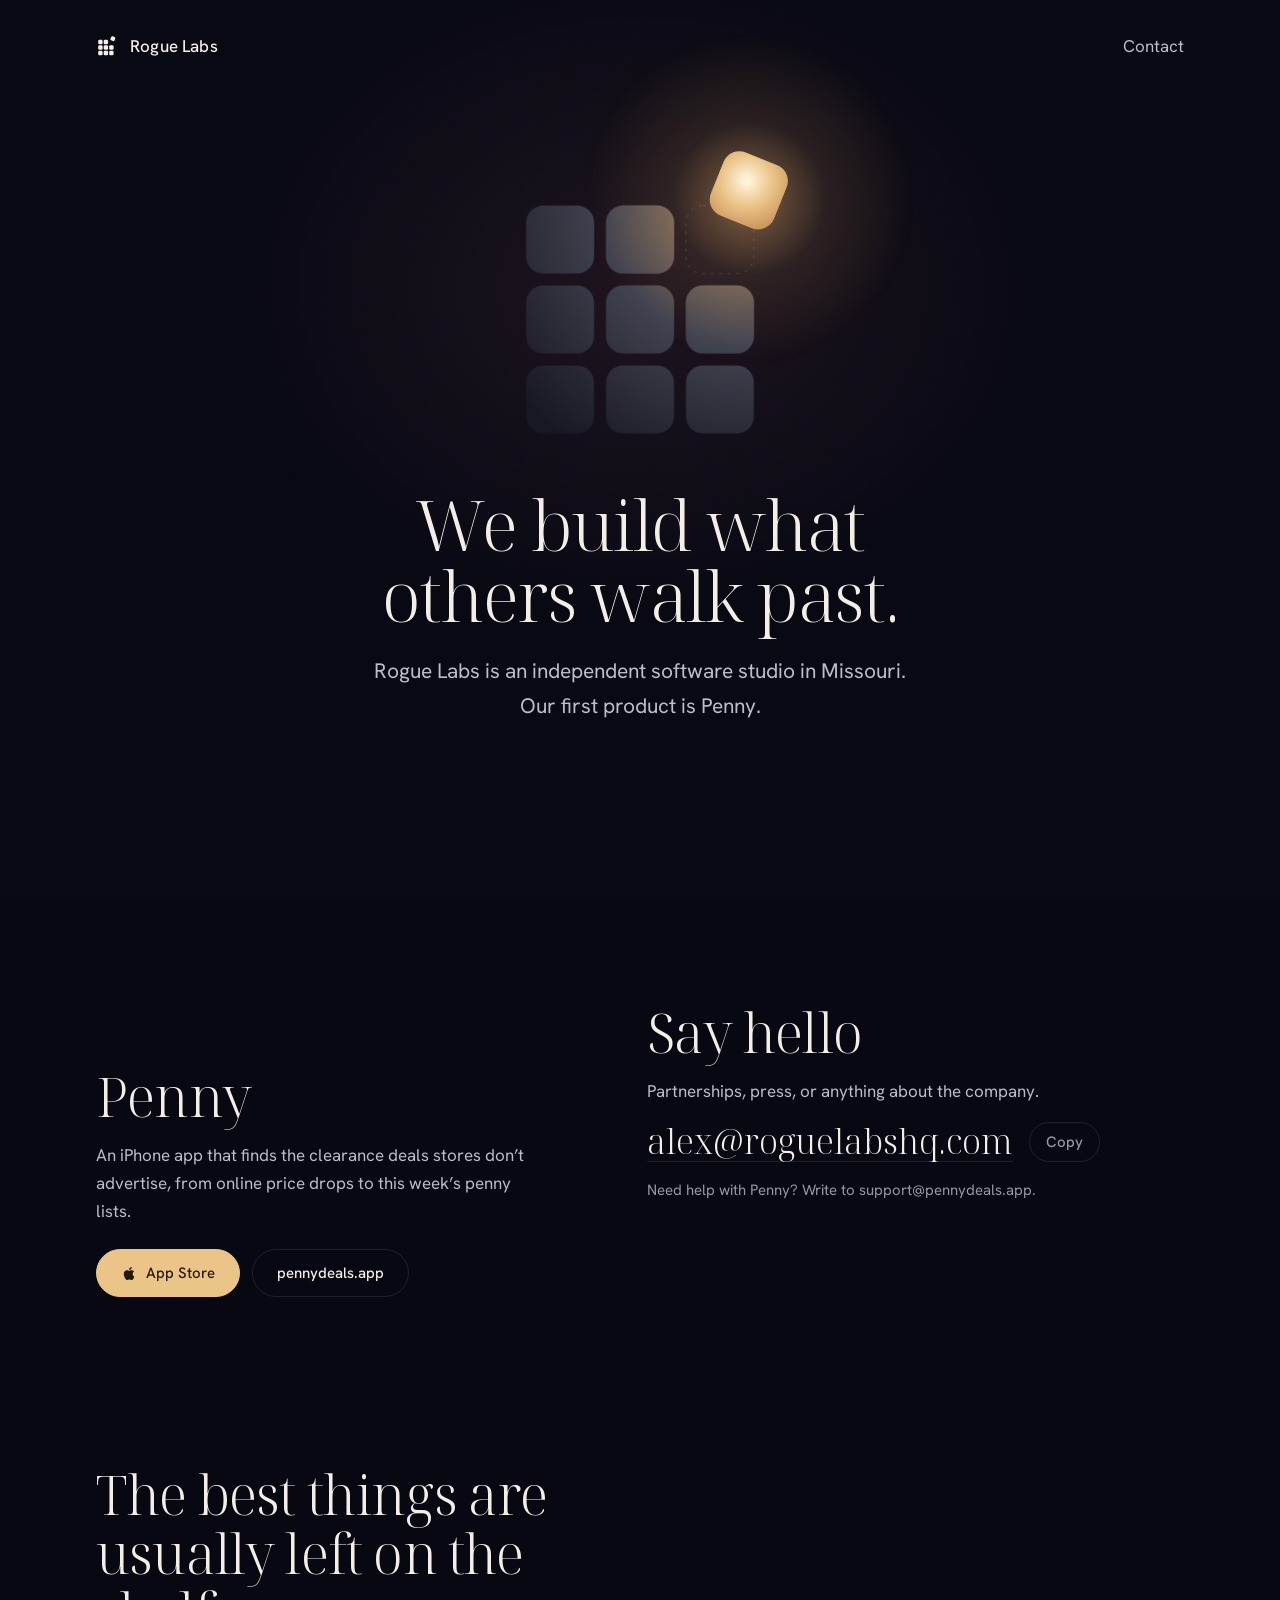
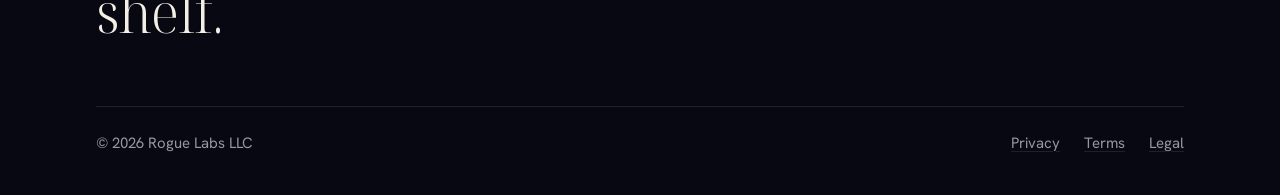
==== index.html @ d86e1b61 "New closing line; tighten footer spacing on phones Co-Authored-By: Claude Opus 5.5 <noreply@anthropi" ====
<!DOCTYPE html>
<html lang="en">
<head>
<meta charset="utf-8">
<meta name="viewport" content="width=device-width, initial-scale=1, viewport-fit=cover">
<title>Rogue Labs</title>
<meta name="description" content="Rogue Labs is an independent software studio in Missouri. We make Penny, the iPhone app for clearance deals.">
<link rel="canonical" href="https://roguelabshq.com/">
<meta name="theme-color" content="#16141f">
<link rel="icon" type="image/svg+xml" href="/favicon.svg">

<meta property="og:type" content="website">
<meta property="og:site_name" content="Rogue Labs">
<meta property="og:title" content="Rogue Labs">
<meta property="og:description" content="An independent software studio in Missouri. Makers of Penny.">
<meta property="og:url" content="https://roguelabshq.com/">
<meta property="og:image" content="https://roguelabshq.com/assets/og-banner.png">
<meta name="twitter:card" content="summary_large_image">

<link rel="preconnect" href="https://fonts.googleapis.com">
<link rel="preconnect" href="https://fonts.gstatic.com" crossorigin>
<link href="https://fonts.googleapis.com/css2?family=Hanken+Grotesk:wght@400;500;600&family=Noto+Serif+Display:wght@300;400&display=swap" rel="stylesheet">
<link rel="stylesheet" href="/assets/site.css">

<script type="application/ld+json">
{"@context":"https://schema.org","@type":"Organization","name":"Rogue Labs LLC","alternateName":"Rogue Labs",
 "url":"https://roguelabshq.com/","logo":"https://roguelabshq.com/assets/rogue-labs-logo.svg","email":"alex@roguelabshq.com",
 "sameAs":["https://pennydeals.app","https://apps.apple.com/app/penny-deals/id6747209774"]}
</script>
</head>
<body>
<a class="skip" href="#main">Skip to content</a>

<!-- N9 edge-aligned: two destinations, nothing sticky -->
<header class="edge">
  <div class="wrap">
    <a class="mark" href="/" aria-label="Rogue Labs home">
      <svg viewBox="0 0 120 120" aria-hidden="true">
        <rect x="12" y="26" width="24" height="24" rx="7"/><rect x="42" y="26" width="24" height="24" rx="7"/>
        <rect x="12" y="56" width="24" height="24" rx="7"/><rect x="42" y="56" width="24" height="24" rx="7"/><rect x="72" y="56" width="24" height="24" rx="7"/>
        <rect x="12" y="86" width="24" height="24" rx="7"/><rect x="42" y="86" width="24" height="24" rx="7"/><rect x="72" y="86" width="24" height="24" rx="7"/>
        <rect x="80" y="8" width="24" height="24" rx="7" transform="rotate(22 92 20)"/>
      </svg>
      Rogue Labs
    </a>
    <a class="edge-link" href="#contact">Contact</a>
  </div>
</header>

<main id="main">
  <!-- Marquee hero: the lit breakaway grid is the page above the fold -->
  <section class="marquee">
    <div class="marquee-inner wrap">
      <div class="object" aria-hidden="true">
        <svg viewBox="0 0 400 400">
          <defs>
            <!-- one light source, placed where the rogue block floats; every tile samples it by position -->
            <radialGradient id="stone" gradientUnits="userSpaceOnUse" cx="330" cy="86" r="360">
              <stop offset="0" style="stop-color:var(--color-stone-lit)"/>
              <stop offset=".24" style="stop-color:var(--color-stone-warm)"/>
              <stop offset=".5" style="stop-color:var(--color-stone-mid)"/>
              <stop offset="1" style="stop-color:var(--color-stone-dark)"/>
            </radialGradient>
            <radialGradient id="rim" gradientUnits="userSpaceOnUse" cx="330" cy="86" r="300">
              <stop offset="0" style="stop-color:var(--color-edge)"/>
              <stop offset=".7" style="stop-color:var(--color-edge);stop-opacity:0"/>
            </radialGradient>
            <radialGradient id="hot" cx=".42" cy=".38" r=".75">
              <stop offset="0" style="stop-color:var(--color-core)"/>
              <stop offset=".5" style="stop-color:var(--color-accent)"/>
              <stop offset="1" style="stop-color:var(--color-accent-deep)"/>
            </radialGradient>
            <radialGradient id="bloom">
              <stop offset="0" style="stop-color:var(--color-bloom)"/>
              <stop offset=".45" style="stop-color:var(--color-bloom);stop-opacity:.35"/>
              <stop offset="1" style="stop-color:var(--color-bloom);stop-opacity:0"/>
            </radialGradient>
          </defs>

          <g class="aura" id="aura">
            <circle cx="328" cy="88" r="200" fill="url(#bloom)"/>
            <circle cx="328" cy="88" r="90" fill="url(#bloom)"/>
          </g>

          <rect x="254" y="96" width="80" height="80" rx="20" fill="none" style="stroke:var(--color-edge)" stroke-dasharray="3 7"/>
          <g fill="url(#stone)" stroke="url(#rim)" stroke-width="1">
            <rect x="66" y="96" width="80" height="80" rx="20"/><rect x="160" y="96" width="80" height="80" rx="20"/>
            <rect x="66" y="190" width="80" height="80" rx="20"/><rect x="160" y="190" width="80" height="80" rx="20"/><rect x="254" y="190" width="80" height="80" rx="20"/>
            <rect x="66" y="284" width="80" height="80" rx="20"/><rect x="160" y="284" width="80" height="80" rx="20"/><rect x="254" y="284" width="80" height="80" rx="20"/>
          </g>

          <rect class="rogue" id="rogue" x="254" y="96" width="80" height="80" rx="20" fill="url(#hot)"
                style="transform: translate(34px,-58px) rotate(22deg)"/>
        </svg>
      </div>

      <h1>We build what others walk past.</h1>
      <p class="lede">Rogue Labs is an independent software studio in Missouri. Our first product is Penny.</p>
    </div>
  </section>

  <section class="after">
    <div class="wrap">
      <div class="block penny" id="penny">
        <h2>Penny</h2>
        <p>An iPhone app that finds the clearance deals stores don’t advertise, from online price drops to this week’s penny lists.</p>
        <div class="actions">
          <a class="btn lit" href="https://apps.apple.com/app/penny-deals/id6747209774" target="_blank" rel="noopener">
            <svg viewBox="0 0 24 24" fill="currentColor" aria-hidden="true"><path d="M16.4 12.6c0-2.3 1.9-3.4 2-3.5-1.1-1.6-2.8-1.8-3.4-1.8-1.4-.1-2.8.9-3.5.9-.7 0-1.8-.9-3-.8-1.5 0-3 .9-3.8 2.3-1.6 2.8-.4 7 1.2 9.3.8 1.1 1.7 2.4 2.9 2.3 1.2 0 1.6-.7 3-.7s1.8.7 3 .7c1.3 0 2.1-1.1 2.8-2.3.9-1.3 1.3-2.6 1.3-2.6s-2.5-1-2.5-3.8zM14.2 5.8c.6-.8 1.1-1.9 1-3-1 0-2.1.7-2.8 1.5-.6.7-1.1 1.8-1 2.9 1 .1 2.1-.6 2.8-1.4z"/></svg>
            App Store
          </a>
          <a class="btn" href="https://pennydeals.app" target="_blank" rel="noopener">pennydeals.app</a>
        </div>
      </div>

      <div class="block" id="contact">
        <h2>Say hello</h2>
        <p>Partnerships, press, or anything about the company.</p>
        <div class="email">
          <a href="mailto:alex@roguelabshq.com" id="email-addr">alex@roguelabshq.com</a>
          <button class="copy" type="button" data-copy="alex@roguelabshq.com">Copy</button>
        </div>
        <p class="note">Need help with Penny? Write to support@pennydeals.app.</p>
      </div>
    </div>
  </section>
</main>

<!-- Ft5 statement: the page closes with a sentence -->
<footer class="statement">
  <div class="wrap">
    <p class="line">The best things are usually left on the shelf.</p>
    <div class="small">
      <span>© 2026 Rogue Labs LLC</span>
      <nav aria-label="Footer">
        <a href="https://pennydeals.app/privacy" target="_blank" rel="noopener">Privacy</a>
        <a href="https://pennydeals.app/terms" target="_blank" rel="noopener">Terms</a>
        <a href="/legal.html">Legal</a>
      </nav>
    </div>
  </div>
</footer>

<script src="/assets/site.js" defer></script>
</body>
</html>
---- assets/site.css ----
/* Hallmark · genre: atmospheric · macrostructure: Marquee Hero · theme: custom · nav: N9 · footer: Ft5 */
@import url("tokens.css");

*,*::before,*::after{box-sizing:border-box}
html,body{overflow-x:clip}
html{-webkit-text-size-adjust:100%}
body{
  margin:0; min-height:100%;
  background:
    radial-gradient(38rem 30rem at 50% 18rem, var(--color-bloom-2), transparent 70%) no-repeat,
    var(--color-paper);
  color:var(--color-ink-2);
  font:400 var(--text-body)/1.65 var(--font-body);
  font-variant-numeric:tabular-nums;
  -webkit-font-smoothing:antialiased; text-rendering:optimizeLegibility;
}
/* film grain: keeps the dark canvas from feeling flat and digital */
body::before{
  content:""; position:fixed; inset:0; pointer-events:none; z-index:var(--z-nav); opacity:.07; mix-blend-mode:overlay;
  background-image:url("data:image/svg+xml;utf8,<svg xmlns='http://www.w3.org/2000/svg' width='220' height='220'><filter id='n'><feTurbulence type='fractalNoise' baseFrequency='.85' numOctaves='3' stitchTiles='stitch'/></filter><rect width='100%' height='100%' filter='url(%23n)'/></svg>");
}
img,svg{display:block;max-width:100%}
a{color:inherit;text-decoration-color:var(--color-rule);text-underline-offset:.22em;text-decoration-thickness:1px;
  transition:text-decoration-color var(--dur-short) var(--ease-out),color var(--dur-short) var(--ease-out)}
a:hover{text-decoration-color:var(--color-accent);color:var(--color-ink)}
:focus-visible{outline:2px solid var(--color-focus);outline-offset:4px;border-radius:4px}
::selection{background:var(--color-accent);color:var(--color-accent-ink)}
.wrap{max-width:1200px;margin-inline:auto;padding-inline:var(--gutter)}
.skip{position:absolute;left:-9999px;top:var(--space-sm);z-index:var(--z-nav);padding:var(--space-xs) var(--space-md);border-radius:var(--radius-pill);
  background:var(--color-accent);color:var(--color-accent-ink);font-weight:600;text-decoration:none}
.skip:focus{left:var(--space-md)}

/* ---------- N9 edge-aligned nav: disappears into the canvas ---------- */
.edge{position:absolute;inset:0 0 auto;z-index:var(--z-nav);padding-top:env(safe-area-inset-top,0px)}
.edge .wrap{display:flex;align-items:center;justify-content:space-between;padding-block:var(--space-lg)}
.mark{display:inline-flex;align-items:center;gap:var(--space-sm);text-decoration:none;color:var(--color-ink);font-weight:500;letter-spacing:.01em;white-space:nowrap}
.mark svg{width:22px;height:22px}
.mark rect{fill:var(--color-ink)}
.edge-link{white-space:nowrap;color:var(--color-ink-2);text-decoration:none;padding:var(--space-xs) 0}
.edge-link:hover{color:var(--color-ink)}

/* ---------- Marquee hero ---------- */
.marquee{position:relative;overflow:clip;min-height:min(100svh,980px);display:grid;place-items:center;
  padding-block:calc(var(--space-2xl) + var(--space-lg) + env(safe-area-inset-top,0px)) calc(var(--space-3xl) * 1.35);isolation:isolate}
.marquee-inner{display:grid;justify-items:center;gap:var(--space-lg);text-align:center}
.object{width:min(340px,72vw);aspect-ratio:1;position:relative}
.object svg{width:100%;height:100%;overflow:visible}
.object .aura{transform-origin:328px 88px}
.object .rogue{transform-box:fill-box;transform-origin:center}
.marquee h1{
  margin:0;max-width:17ch;color:var(--color-ink);
  font:300 var(--text-display)/1.02 var(--font-display);letter-spacing:-.02em;font-style:normal;
  text-wrap:balance;overflow-wrap:anywhere;min-width:0;
}
.marquee .lede{margin:0;max-width:var(--measure);font-size:var(--text-lede);color:var(--color-ink-2)}

/* ---------- below the fold: quiet, left-biased ---------- */
.after{padding-block:var(--space-3xl) var(--space-2xl)}
.after .wrap{display:grid;grid-template-columns:minmax(0,5fr) minmax(0,6fr);gap:var(--space-2xl) var(--space-3xl)}
.block{display:grid;gap:var(--space-md);align-content:start;max-width:var(--measure)}
.block h2{margin:0;color:var(--color-ink);font:300 var(--text-h2)/1.05 var(--font-display);letter-spacing:-.015em}
.block p{margin:0}
.block .actions{display:flex;flex-wrap:wrap;gap:var(--space-sm);margin-top:var(--space-xs)}
.block.penny{padding-top:var(--space-2xl)}
@media (max-width:820px){
  .after .wrap{grid-template-columns:minmax(0,1fr);gap:var(--space-3xl)}
  .block.penny{padding-top:0}
}

.btn{display:inline-flex;align-items:center;justify-content:center;gap:var(--space-xs);min-height:48px;padding:0 var(--space-lg);
  border-radius:var(--radius-pill);font:500 var(--text-small)/1 var(--font-body);white-space:nowrap;text-decoration:none;cursor:pointer;
  border:1px solid var(--color-rule);color:var(--color-ink);background:transparent;
  transition:background-color var(--dur-short) var(--ease-out),border-color var(--dur-short) var(--ease-out),transform 100ms var(--ease-out)}
.btn:hover{border-color:var(--color-ink-3)}
.btn:active{transform:translateY(1px)}
.btn.lit{background:var(--color-accent);color:var(--color-accent-ink);border-color:var(--color-accent)}
.btn.lit:hover{background:var(--color-core);border-color:var(--color-core)}
.btn svg{width:17px;height:17px}

.email{display:flex;flex-wrap:wrap;align-items:center;gap:var(--space-sm) var(--space-md)}
.email a{font:300 clamp(1.5rem,1.4vw + 1rem,2.125rem)/1.2 var(--font-display);color:var(--color-ink);overflow-wrap:anywhere}
.copy{min-height:40px;padding:0 var(--space-md);border-radius:var(--radius-pill);border:1px solid var(--color-rule);background:transparent;
  color:var(--color-ink-3);font:500 var(--text-small) var(--font-body);cursor:pointer;
  transition:color var(--dur-short) var(--ease-out),border-color var(--dur-short) var(--ease-out)}
.copy:hover{color:var(--color-ink);border-color:var(--color-ink-3)}
.copy[data-state="done"]{color:var(--color-accent);border-color:var(--color-accent)}
.note{font-size:var(--text-small);color:var(--color-ink-3)}

/* ---------- Ft5 statement footer ---------- */
.statement{padding-block:var(--space-3xl) calc(var(--space-xl) + env(safe-area-inset-bottom,0px))}
.statement p.line{margin:0 0 var(--space-2xl);max-width:18ch;color:var(--color-ink);font:300 var(--text-h2)/1.08 var(--font-display);letter-spacing:-.015em}
.statement .small{display:flex;flex-wrap:wrap;justify-content:space-between;gap:var(--space-sm) var(--space-xl);font-size:var(--text-small);color:var(--color-ink-3);
  padding-top:var(--space-lg);border-top:1px solid var(--color-rule)}
.statement .small nav{display:flex;flex-wrap:wrap;gap:var(--space-sm) var(--space-lg)}
.statement .small a{white-space:nowrap}

@media (max-width:820px){ .after{padding-bottom:var(--space-lg)} .statement{padding-top:var(--space-2xl)} }

/* ---------- document pages (legal, 404) ---------- */
.doc{padding-block:calc(var(--space-3xl) + var(--space-xl)) var(--space-2xl)}
.doc .wrap{max-width:860px}
.doc h1{margin:0 0 var(--space-lg);color:var(--color-ink);font:300 clamp(2.5rem,3vw + 1.25rem,4.25rem)/1.04 var(--font-display);letter-spacing:-.02em}
.doc h2{margin:var(--space-2xl) 0 var(--space-sm);color:var(--color-ink);font:400 1.625rem/1.2 var(--font-display)}
.doc p,.doc li{max-width:40rem}
.doc p{margin:0 0 var(--space-md)}
.doc ol{padding-left:1.25rem;display:grid;gap:var(--space-xs);margin:0 0 var(--space-md)}
.doc address{font-style:normal;padding:var(--space-lg);background:var(--color-paper-2);border-radius:14px;max-width:28rem;line-height:1.7;margin-bottom:var(--space-md)}

@media (prefers-reduced-motion: reduce){
  *,*::before,*::after{animation:none!important;transition-duration:1ms!important}
}
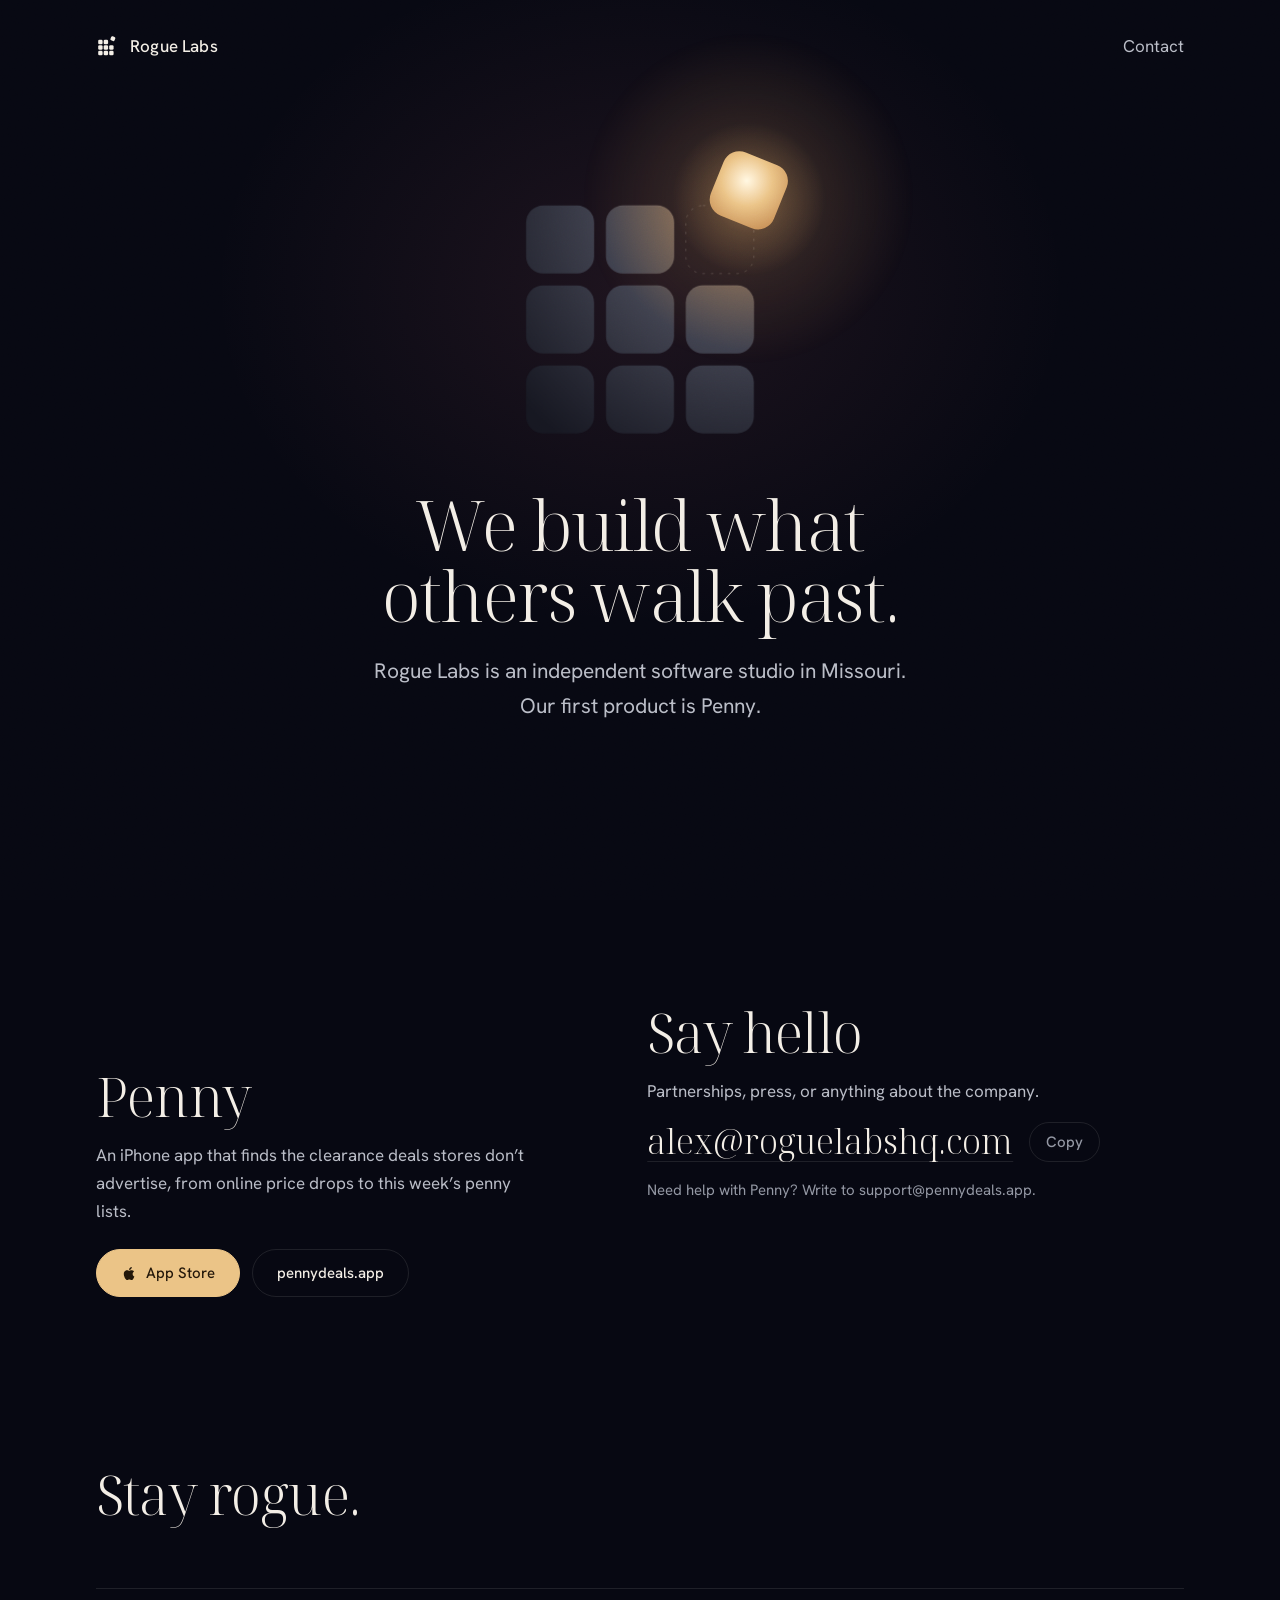
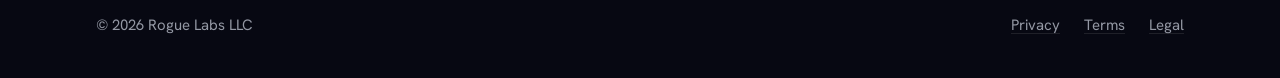
==== commit 2d419c12: "Closing line: Stay rogue. Co-Authored-By: Claude Opus 5.5 <noreply@anthropic.com>" ====
--- a/index.html
+++ b/index.html
@@ -129,7 +129,7 @@
 <!-- Ft5 statement: the page closes with a sentence -->
 <footer class="statement">
   <div class="wrap">
-    <p class="line">The best things are usually left on the shelf.</p>
+    <p class="line">Stay rogue.</p>
     <div class="small">
       <span>© 2026 Rogue Labs LLC</span>
       <nav aria-label="Footer">
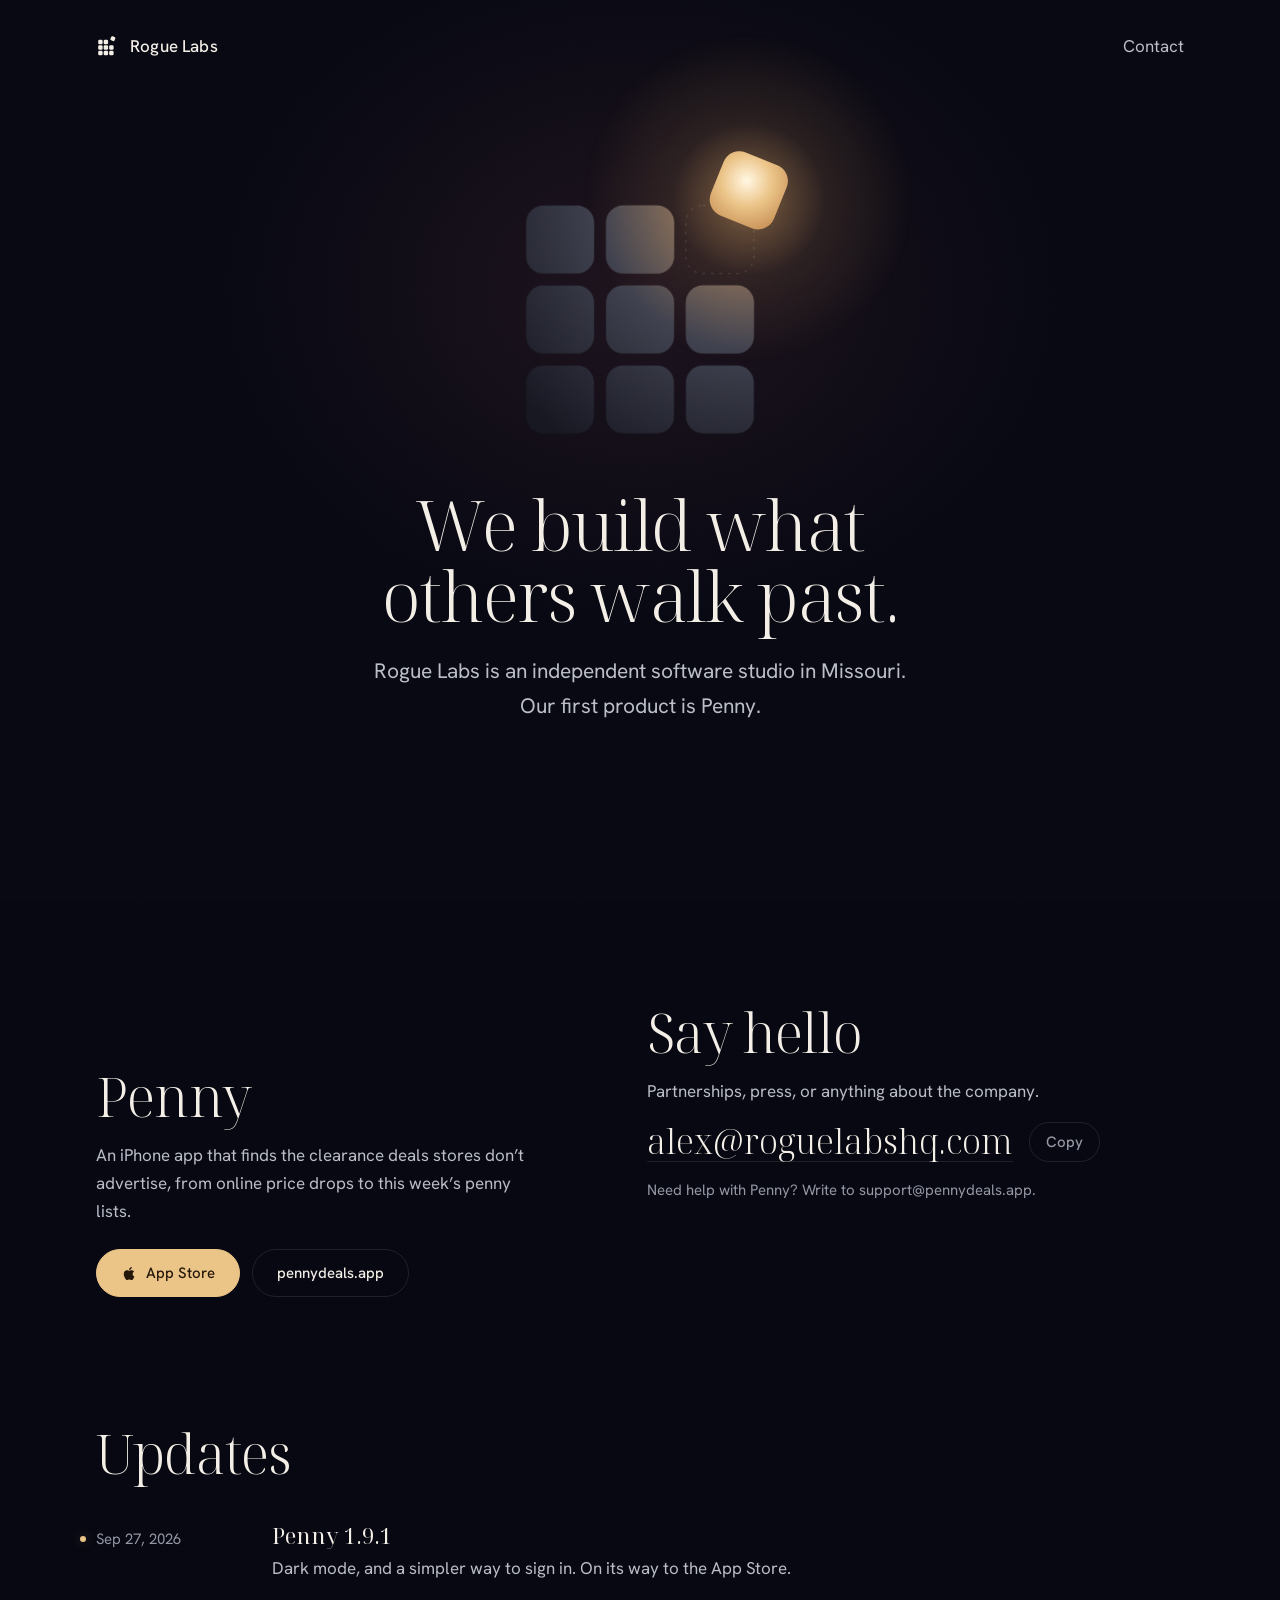
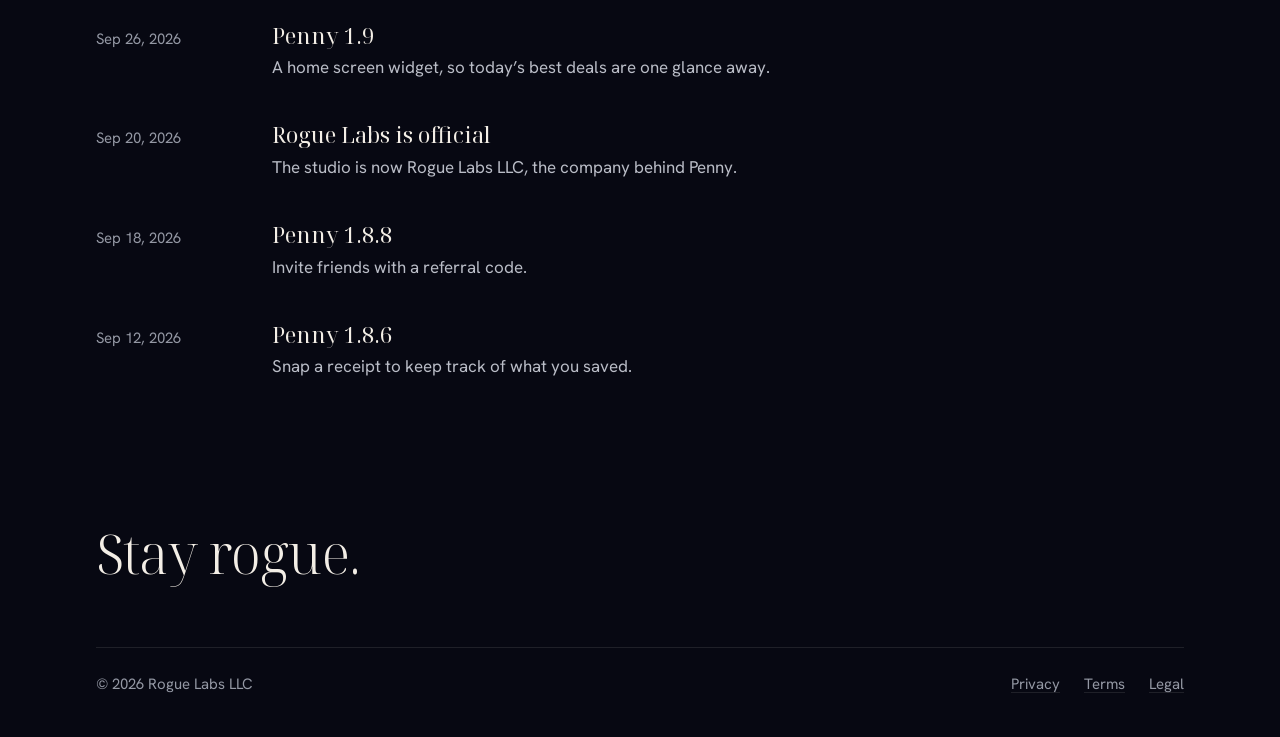
==== commit c83dd814: "Add an Updates log (Penny releases + LLC formation), newest marked with the light Co-Authored-By: Cl" ====
--- a/index.html
+++ b/index.html
@@ -124,6 +124,34 @@
       </div>
     </div>
   </section>
+
+  <section class="updates" id="updates" aria-labelledby="updates-title">
+    <div class="wrap">
+      <h2 id="updates-title">Updates</h2>
+      <ol class="log">
+        <li class="new">
+          <time datetime="2026-09-27">Sep 27, 2026</time>
+          <div><h3>Penny 1.9.1</h3><p>Dark mode, and a simpler way to sign in. On its way to the App Store.</p></div>
+        </li>
+        <li>
+          <time datetime="2026-09-26">Sep 26, 2026</time>
+          <div><h3>Penny 1.9</h3><p>A home screen widget, so today’s best deals are one glance away.</p></div>
+        </li>
+        <li>
+          <time datetime="2026-09-20">Sep 20, 2026</time>
+          <div><h3>Rogue Labs is official</h3><p>The studio is now Rogue Labs LLC, the company behind Penny.</p></div>
+        </li>
+        <li>
+          <time datetime="2026-09-18">Sep 18, 2026</time>
+          <div><h3>Penny 1.8.8</h3><p>Invite friends with a referral code.</p></div>
+        </li>
+        <li>
+          <time datetime="2026-09-12">Sep 12, 2026</time>
+          <div><h3>Penny 1.8.6</h3><p>Snap a receipt to keep track of what you saved.</p></div>
+        </li>
+      </ol>
+    </div>
+  </section>
 </main>
 
 <!-- Ft5 statement: the page closes with a sentence -->
--- a/assets/site.css
+++ b/assets/site.css
@@ -86,6 +86,21 @@
 .copy[data-state="done"]{color:var(--color-accent);border-color:var(--color-accent)}
 .note{font-size:var(--text-small);color:var(--color-ink-3)}
 
+/* ---------- updates: a plain dated log, newest first ---------- */
+.updates{padding-block:var(--space-2xl) var(--space-xl)}
+.updates h2{margin:0 0 var(--space-xl);color:var(--color-ink);font:300 var(--text-h2)/1.05 var(--font-display);letter-spacing:-.015em}
+.log{list-style:none;margin:0;padding:0;display:grid;gap:var(--space-xl);max-width:48rem}
+.log li{display:grid;grid-template-columns:9.5rem minmax(0,1fr);gap:var(--space-lg);align-items:baseline}
+.log time{font-size:var(--text-small);color:var(--color-ink-3);white-space:nowrap;position:relative}
+.log h3{margin:0 0 var(--space-2xs);color:var(--color-ink);font:400 1.375rem/1.25 var(--font-display)}
+.log p{margin:0;max-width:var(--measure)}
+.log li.new time::before{content:"";position:absolute;left:calc(-1 * var(--space-md));top:.55em;width:6px;height:6px;border-radius:50%;
+  background:var(--color-accent);box-shadow:0 0 12px var(--color-bloom)}
+@media (max-width:620px){
+  .log li{grid-template-columns:minmax(0,1fr);gap:var(--space-2xs)}
+  .log li.new time::before{position:static;display:inline-block;vertical-align:middle;margin:0 var(--space-xs) .15em 0}
+}
+
 /* ---------- Ft5 statement footer ---------- */
 .statement{padding-block:var(--space-3xl) calc(var(--space-xl) + env(safe-area-inset-bottom,0px))}
 .statement p.line{margin:0 0 var(--space-2xl);max-width:18ch;color:var(--color-ink);font:300 var(--text-h2)/1.08 var(--font-display);letter-spacing:-.015em}
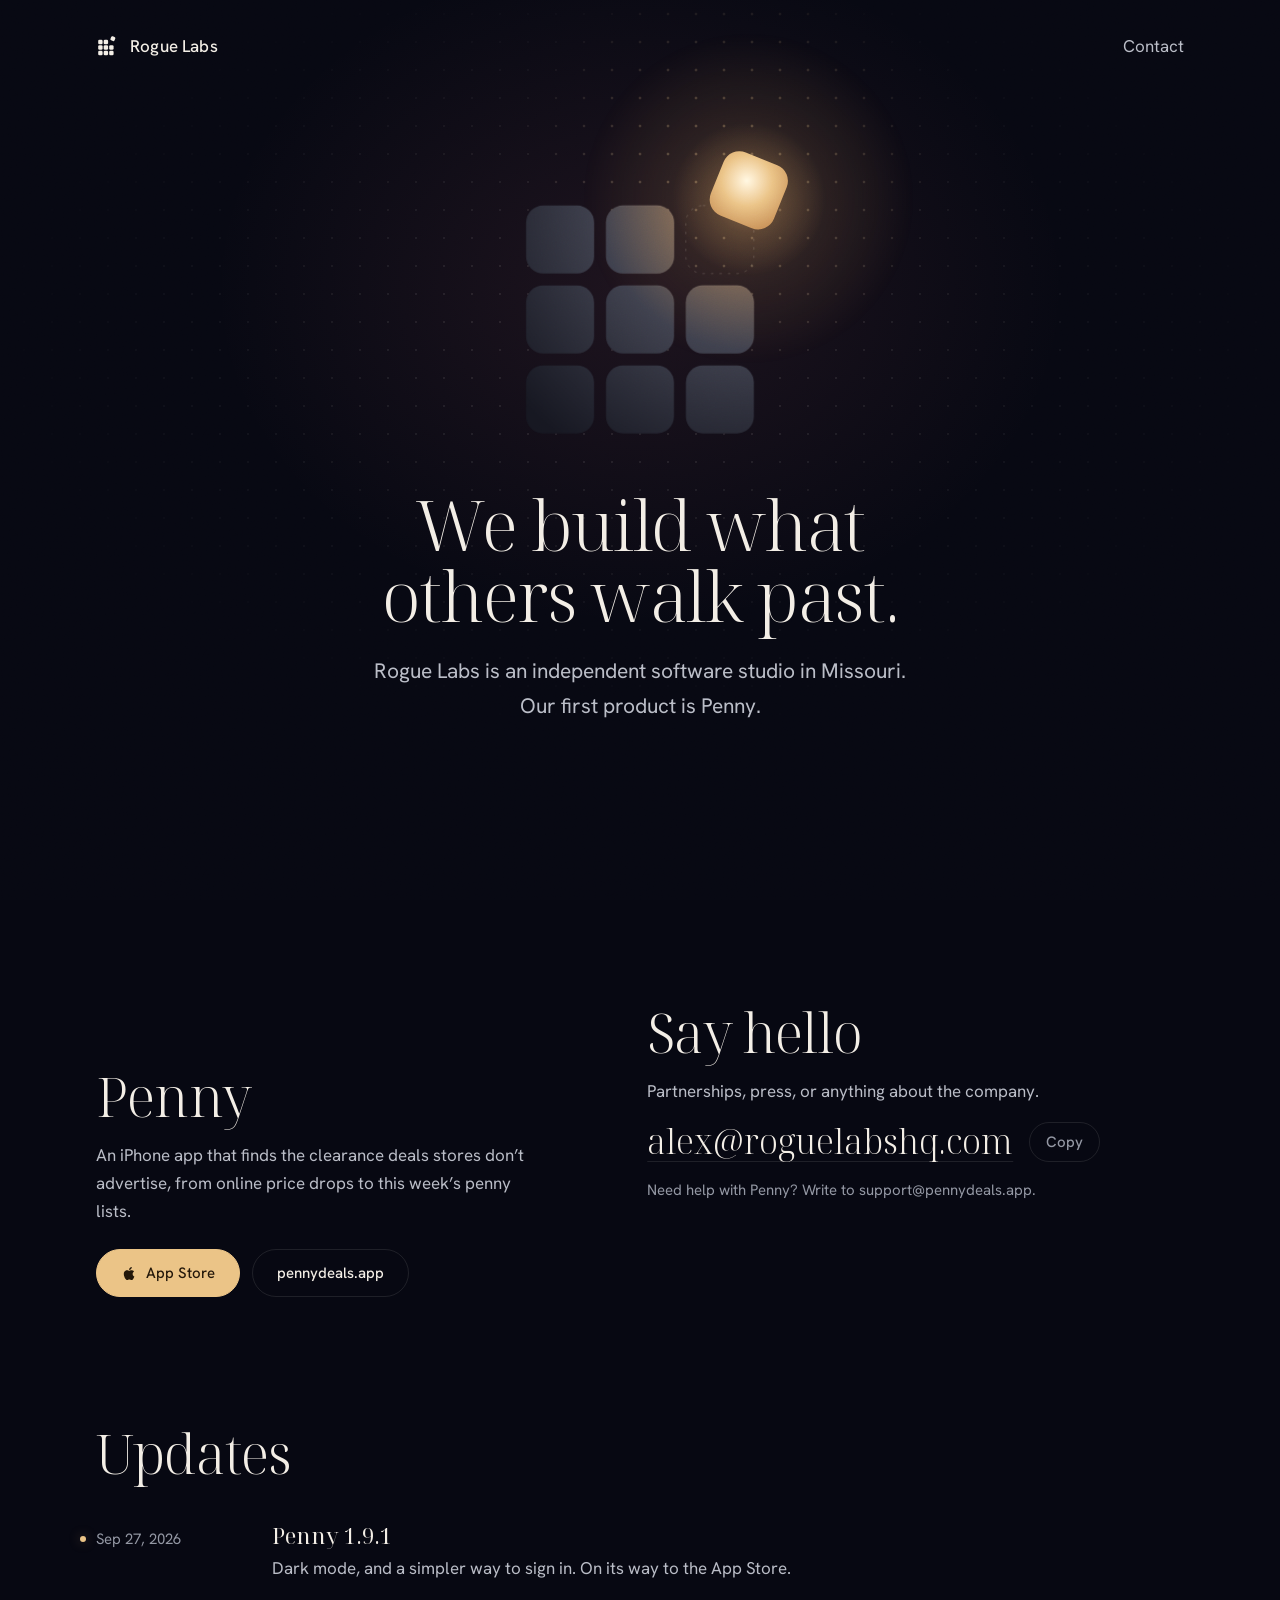
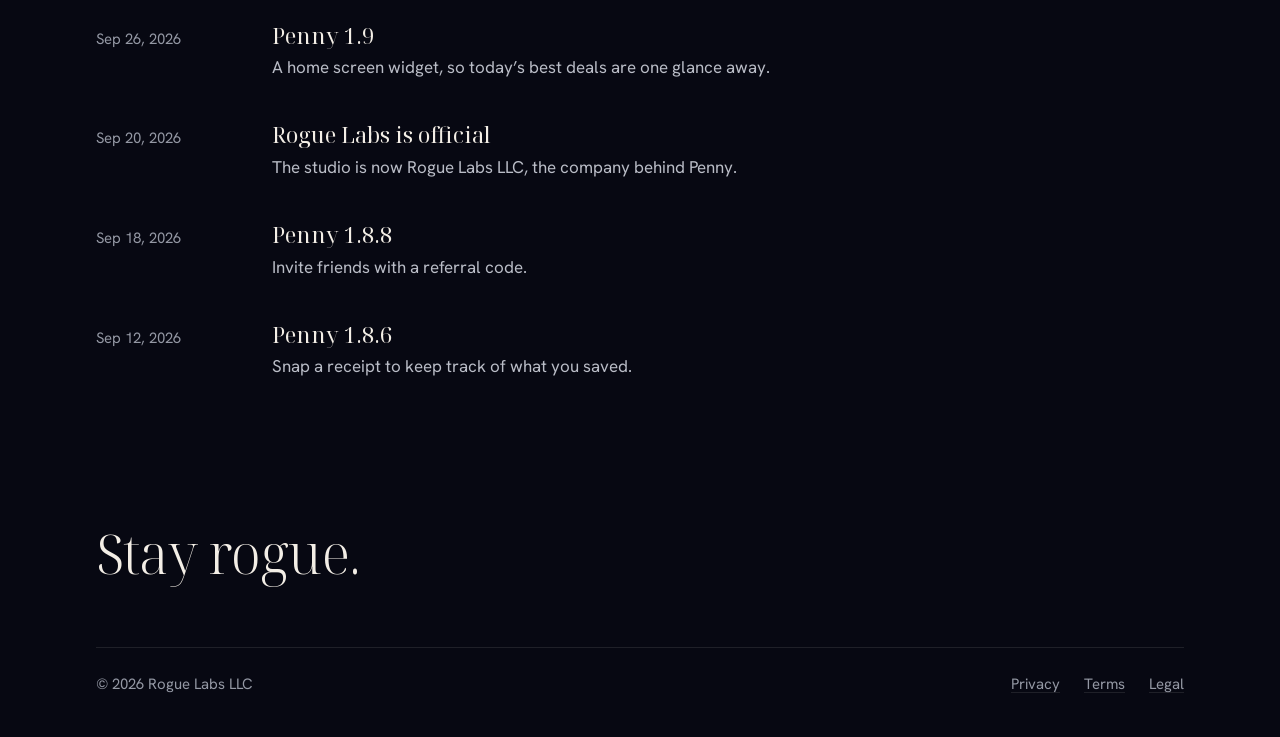
==== commit aa546a69: "Faint lit dot-grid behind the hero; updates.json as the source for the Updates log Co-Authored-By: C" ====
--- a/index.html
+++ b/index.html
@@ -128,6 +128,7 @@
   <section class="updates" id="updates" aria-labelledby="updates-title">
     <div class="wrap">
       <h2 id="updates-title">Updates</h2>
+      <!-- updates:start (generated from updates.json by business/site_updates.py; edit the JSON, not this list) -->
       <ol class="log">
         <li class="new">
           <time datetime="2026-09-27">Sep 27, 2026</time>
@@ -150,6 +151,7 @@
           <div><h3>Penny 1.8.6</h3><p>Snap a receipt to keep track of what you saved.</p></div>
         </li>
       </ol>
+      <!-- updates:end -->
     </div>
   </section>
 </main>
--- a/assets/site.css
+++ b/assets/site.css
@@ -42,6 +42,12 @@
 /* ---------- Marquee hero ---------- */
 .marquee{position:relative;overflow:clip;min-height:min(100svh,980px);display:grid;place-items:center;
   padding-block:calc(var(--space-2xl) + var(--space-lg) + env(safe-area-inset-top,0px)) calc(var(--space-3xl) * 1.35);isolation:isolate}
+/* the grid the rogue block left: faint dots behind the dark, warm near the light, fading out */
+.marquee::before,.marquee::after{content:"";position:absolute;inset:0;z-index:-1;pointer-events:none;background-size:28px 28px;background-position:center top}
+.marquee::before{background-image:radial-gradient(circle,var(--color-dot) 1px,transparent 1.6px);
+  -webkit-mask-image:radial-gradient(ellipse 70% 60% at 50% 38%,#000 20%,transparent 75%);mask-image:radial-gradient(ellipse 70% 60% at 50% 38%,#000 20%,transparent 75%)}
+.marquee::after{background-image:radial-gradient(circle,var(--color-dot-lit) 1.1px,transparent 1.8px);
+  -webkit-mask-image:radial-gradient(circle 260px at calc(50% + 90px) 170px,#000,transparent 80%);mask-image:radial-gradient(circle 260px at calc(50% + 90px) 170px,#000,transparent 80%)}
 .marquee-inner{display:grid;justify-items:center;gap:var(--space-lg);text-align:center}
 .object{width:min(340px,72vw);aspect-ratio:1;position:relative}
 .object svg{width:100%;height:100%;overflow:visible}
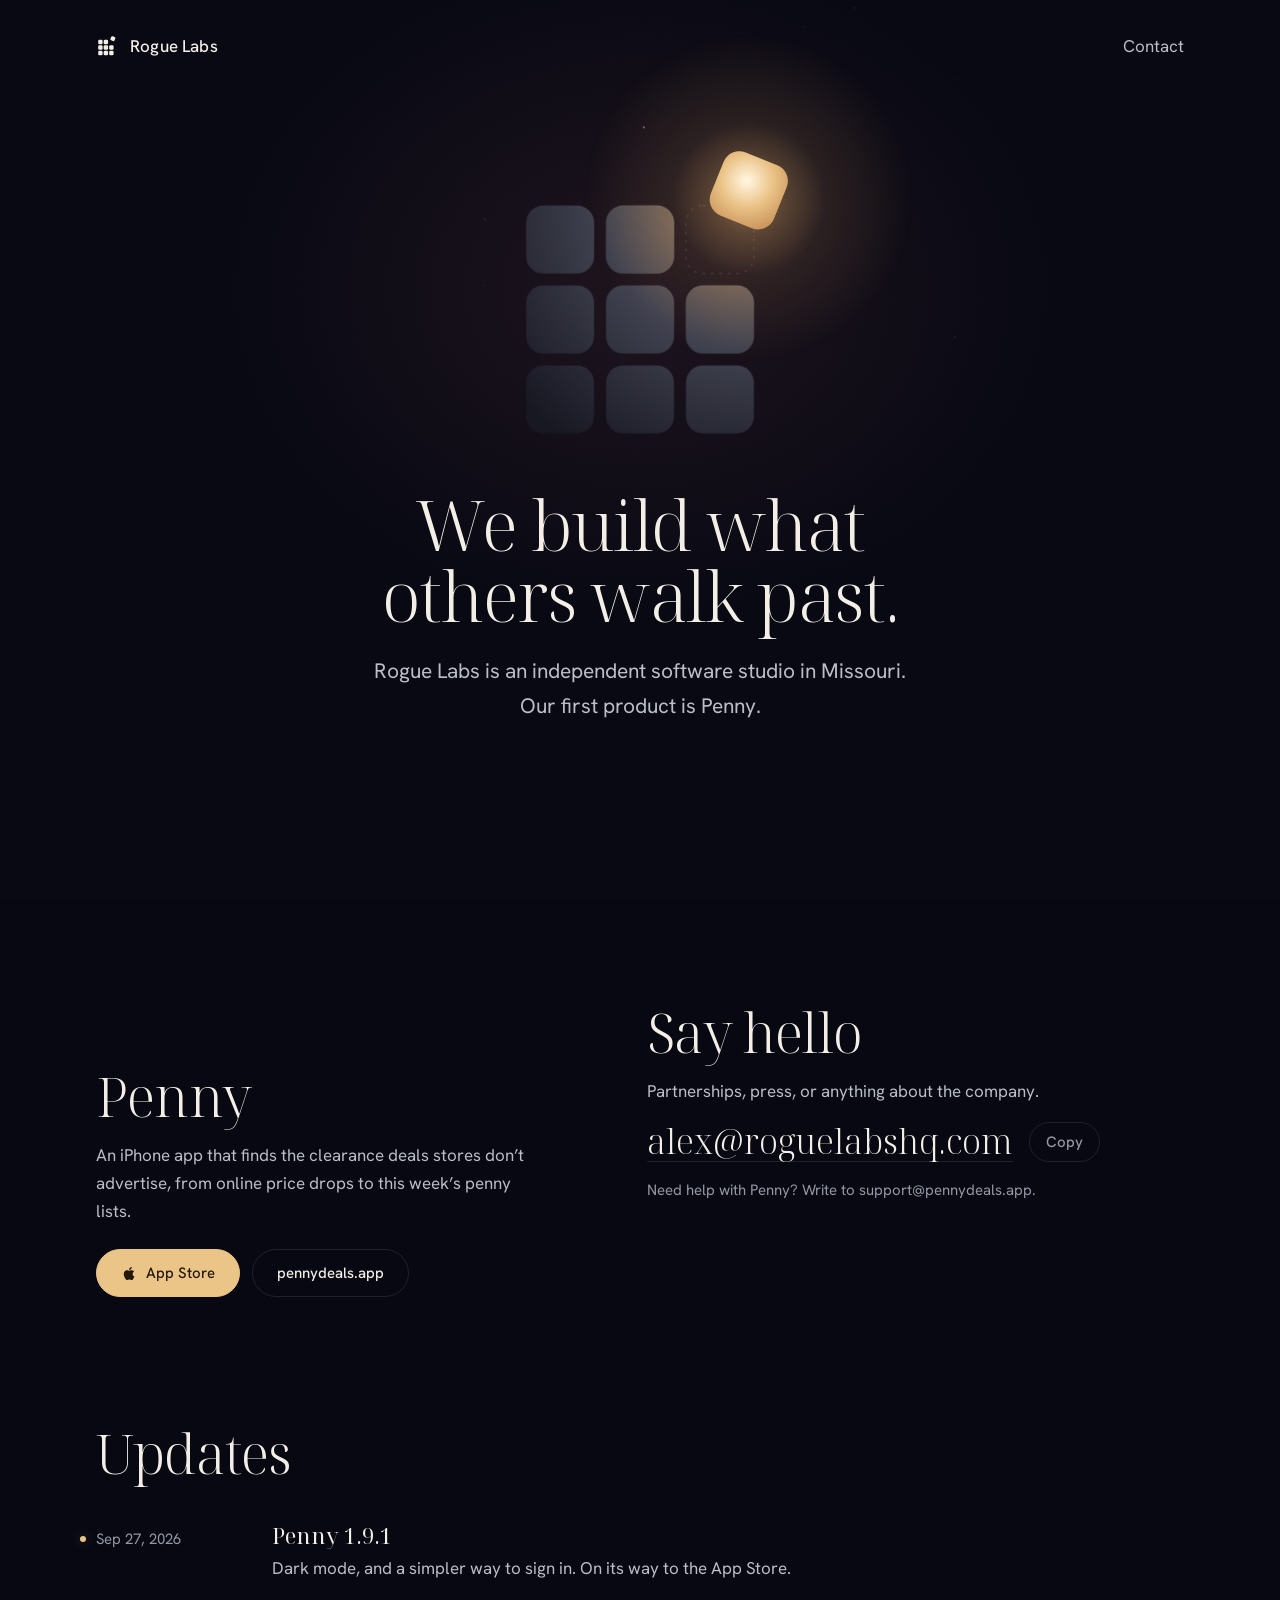
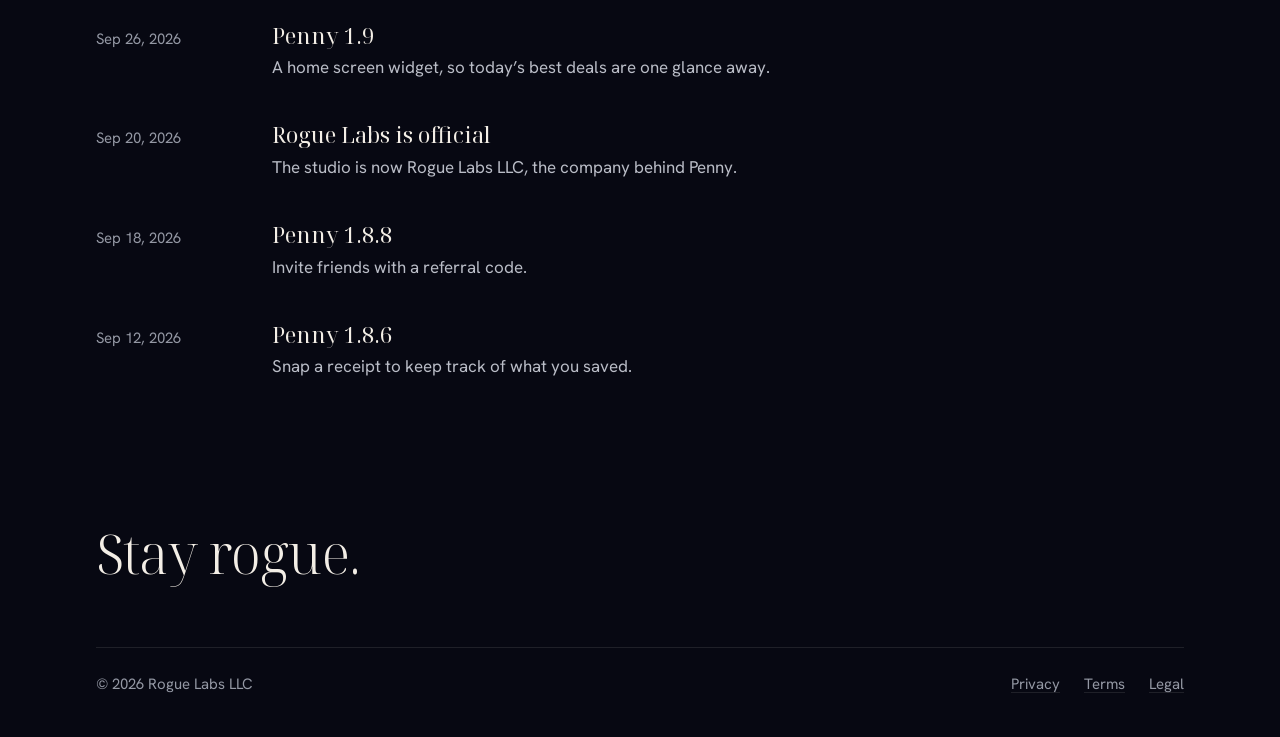
==== commit 2c07e808: "Background: dust drifting through the rogue block's light A few specks on a canvas behind the hero, " ====
--- a/index.html
+++ b/index.html
@@ -21,6 +21,7 @@
 <link rel="preconnect" href="https://fonts.gstatic.com" crossorigin>
 <link href="https://fonts.googleapis.com/css2?family=Hanken+Grotesk:wght@400;500;600&family=Noto+Serif+Display:wght@300;400&display=swap" rel="stylesheet">
 <link rel="stylesheet" href="/assets/site.css">
+<link rel="stylesheet" href="/assets/bg.css">
 
 <script type="application/ld+json">
 {"@context":"https://schema.org","@type":"Organization","name":"Rogue Labs LLC","alternateName":"Rogue Labs",
@@ -172,5 +173,6 @@
 </footer>
 
 <script src="/assets/site.js" defer></script>
+<script src="/assets/bg.js" defer></script>
 </body>
 </html>
--- a/assets/site.css
+++ b/assets/site.css
@@ -42,12 +42,6 @@
 /* ---------- Marquee hero ---------- */
 .marquee{position:relative;overflow:clip;min-height:min(100svh,980px);display:grid;place-items:center;
   padding-block:calc(var(--space-2xl) + var(--space-lg) + env(safe-area-inset-top,0px)) calc(var(--space-3xl) * 1.35);isolation:isolate}
-/* the grid the rogue block left: faint dots behind the dark, warm near the light, fading out */
-.marquee::before,.marquee::after{content:"";position:absolute;inset:0;z-index:-1;pointer-events:none;background-size:28px 28px;background-position:center top}
-.marquee::before{background-image:radial-gradient(circle,var(--color-dot) 1px,transparent 1.6px);
-  -webkit-mask-image:radial-gradient(ellipse 70% 60% at 50% 38%,#000 20%,transparent 75%);mask-image:radial-gradient(ellipse 70% 60% at 50% 38%,#000 20%,transparent 75%)}
-.marquee::after{background-image:radial-gradient(circle,var(--color-dot-lit) 1.1px,transparent 1.8px);
-  -webkit-mask-image:radial-gradient(circle 260px at calc(50% + 90px) 170px,#000,transparent 80%);mask-image:radial-gradient(circle 260px at calc(50% + 90px) 170px,#000,transparent 80%)}
 .marquee-inner{display:grid;justify-items:center;gap:var(--space-lg);text-align:center}
 .object{width:min(340px,72vw);aspect-ratio:1;position:relative}
 .object svg{width:100%;height:100%;overflow:visible}
--- a/assets/bg.css
+++ b/assets/bg.css
@@ -0,0 +1,3 @@
+/* Dust in the light: a few specks drifting through the rogue block's glow, drawn by bg.js. */
+.bg-layer{position:absolute;inset:0;z-index:-1;pointer-events:none;overflow:hidden}
+.bg-dust{position:absolute;inset:0;width:100%;height:100%}
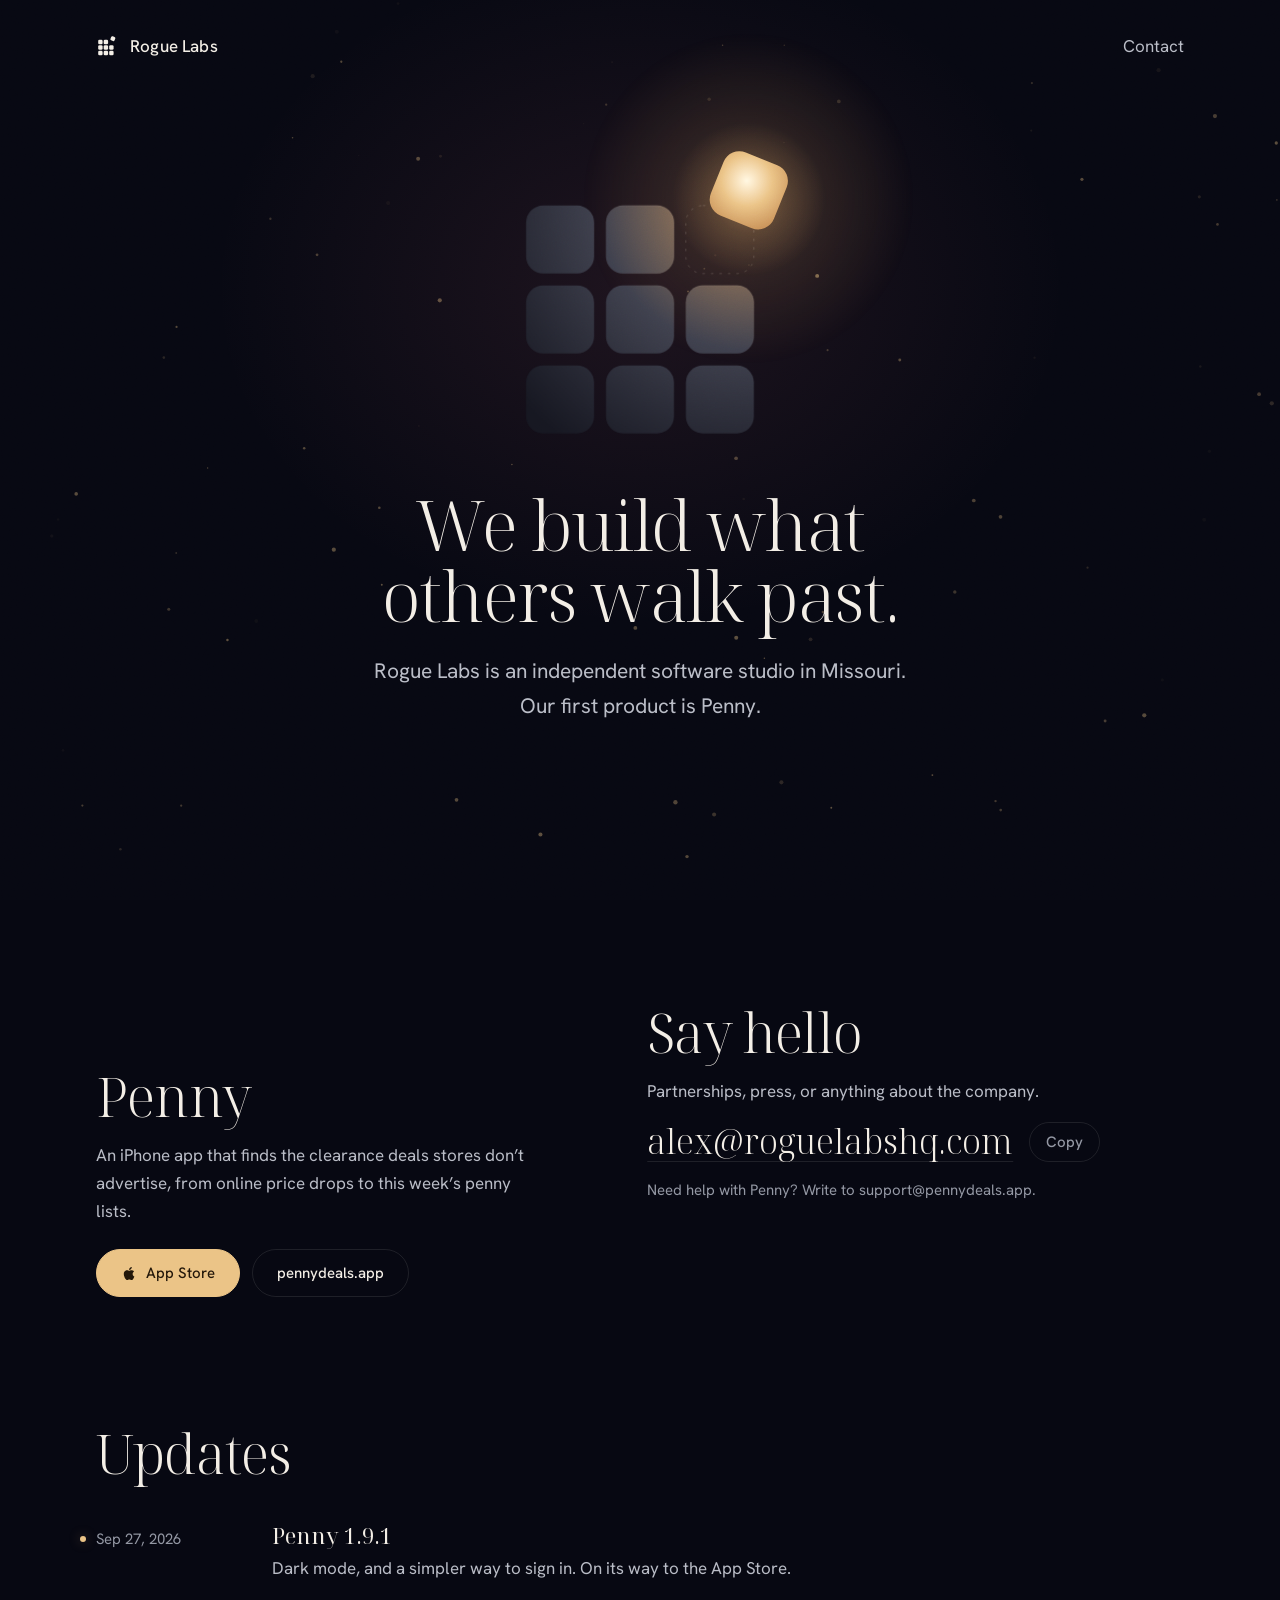
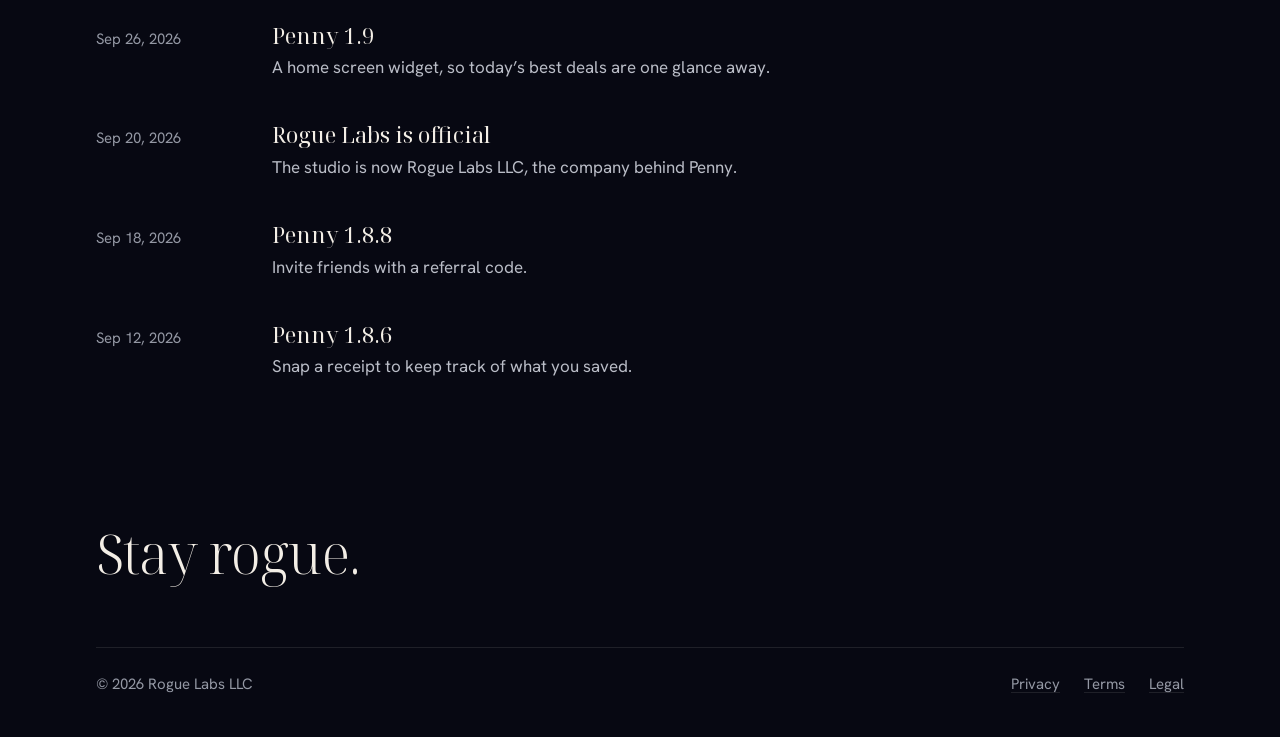
==== commit 5808f056: "Fix the App Store link: Penny is id6762319872 Co-Authored-By: Claude Opus 5.5 <noreply@anthropic.com" ====
--- a/index.html
+++ b/index.html
@@ -26,7 +26,7 @@
 <script type="application/ld+json">
 {"@context":"https://schema.org","@type":"Organization","name":"Rogue Labs LLC","alternateName":"Rogue Labs",
  "url":"https://roguelabshq.com/","logo":"https://roguelabshq.com/assets/rogue-labs-logo.svg","email":"alex@roguelabshq.com",
- "sameAs":["https://pennydeals.app","https://apps.apple.com/app/penny-deals/id6747209774"]}
+ "sameAs":["https://pennydeals.app","https://apps.apple.com/app/id6762319872"]}
 </script>
 </head>
 <body>
@@ -106,7 +106,7 @@
         <h2>Penny</h2>
         <p>An iPhone app that finds the clearance deals stores don’t advertise, from online price drops to this week’s penny lists.</p>
         <div class="actions">
-          <a class="btn lit" href="https://apps.apple.com/app/penny-deals/id6747209774" target="_blank" rel="noopener">
+          <a class="btn lit" href="https://apps.apple.com/app/id6762319872" target="_blank" rel="noopener">
             <svg viewBox="0 0 24 24" fill="currentColor" aria-hidden="true"><path d="M16.4 12.6c0-2.3 1.9-3.4 2-3.5-1.1-1.6-2.8-1.8-3.4-1.8-1.4-.1-2.8.9-3.5.9-.7 0-1.8-.9-3-.8-1.5 0-3 .9-3.8 2.3-1.6 2.8-.4 7 1.2 9.3.8 1.1 1.7 2.4 2.9 2.3 1.2 0 1.6-.7 3-.7s1.8.7 3 .7c1.3 0 2.1-1.1 2.8-2.3.9-1.3 1.3-2.6 1.3-2.6s-2.5-1-2.5-3.8zM14.2 5.8c.6-.8 1.1-1.9 1-3-1 0-2.1.7-2.8 1.5-.6.7-1.1 1.8-1 2.9 1 .1 2.1-.6 2.8-1.4z"/></svg>
             App Store
           </a>
--- a/assets/bg.css
+++ b/assets/bg.css
@@ -1,3 +1,4 @@
-/* Dust in the light: a few specks drifting through the rogue block's glow, drawn by bg.js. */
-.bg-layer{position:absolute;inset:0;z-index:-1;pointer-events:none;overflow:hidden}
-.bg-dust{position:absolute;inset:0;width:100%;height:100%}
+/* Dust in the light: specks drifting behind the whole page, drawn by bg.js.
+   Fixed to the viewport and stacked under the content; the page background shows through. */
+.bg-layer{position:fixed;inset:0;z-index:-1;pointer-events:none;overflow:hidden}
+.bg-dust{display:block;width:100%;height:100%}
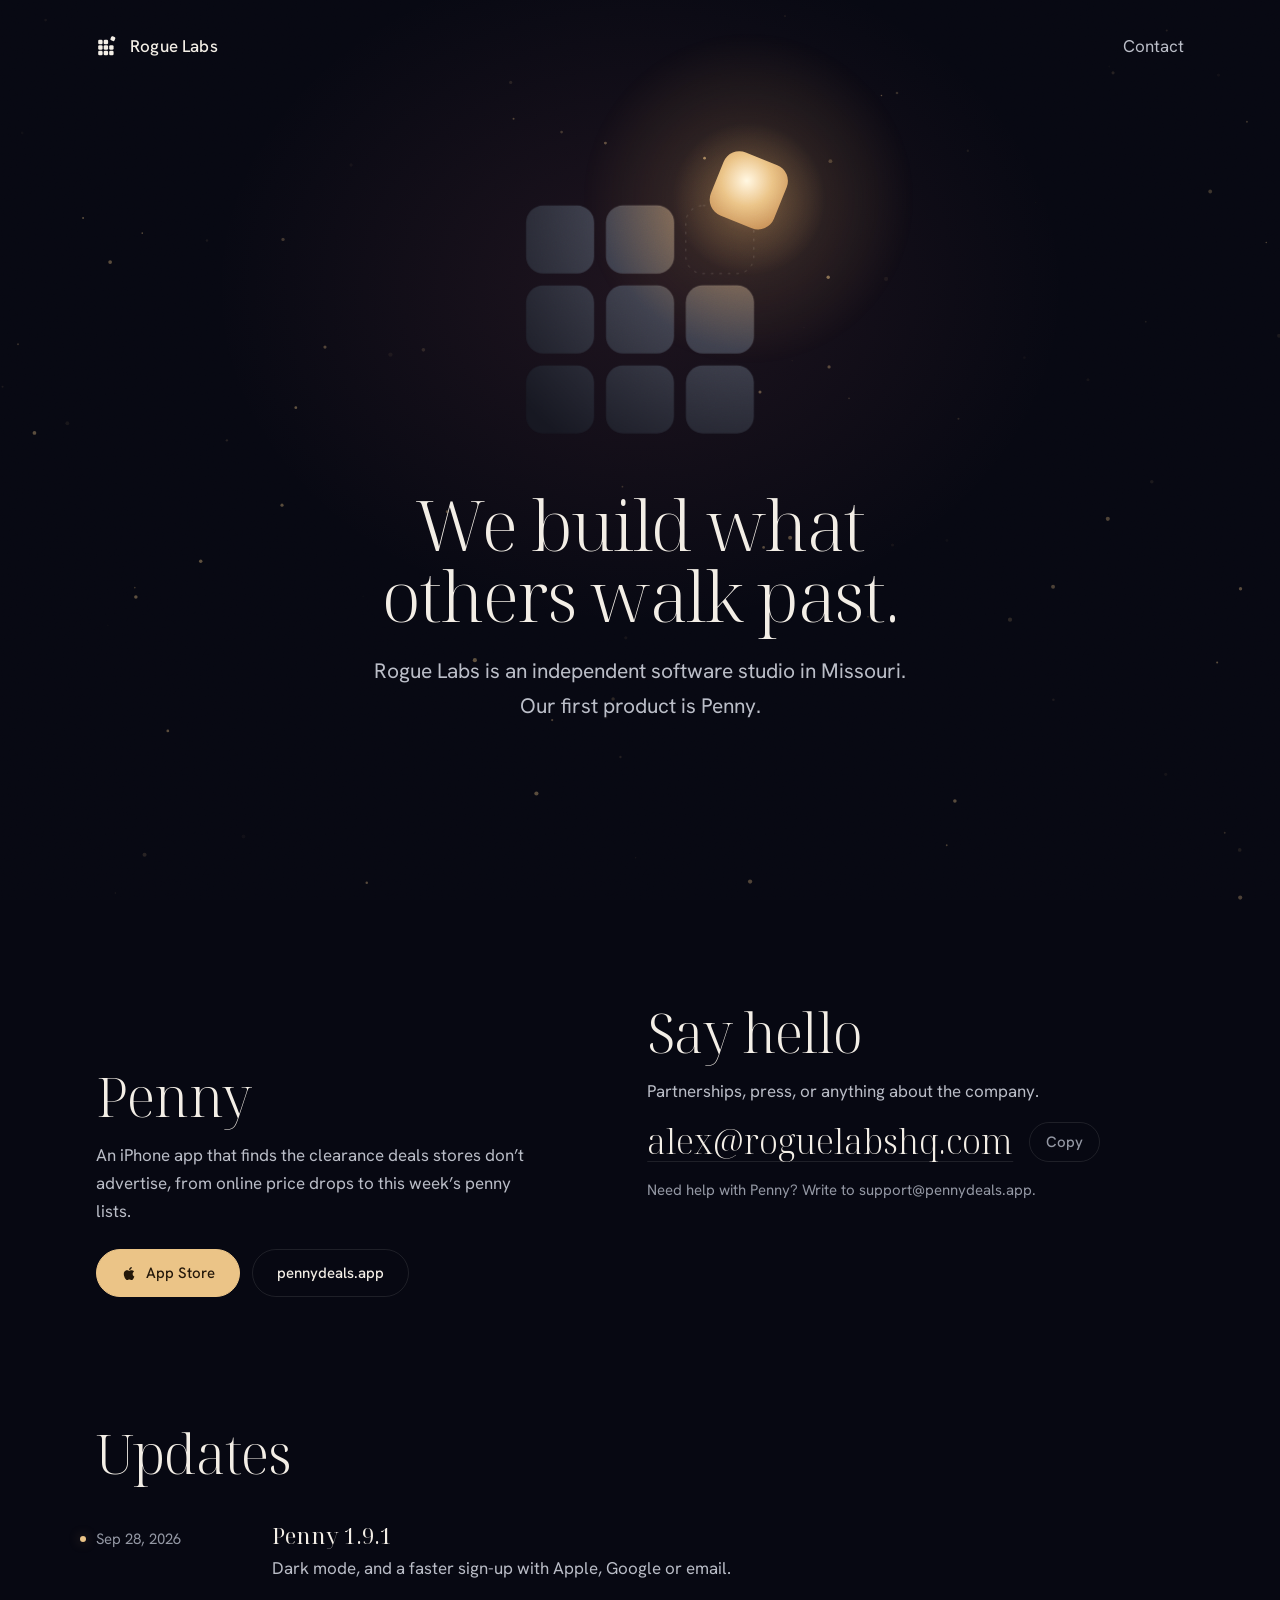
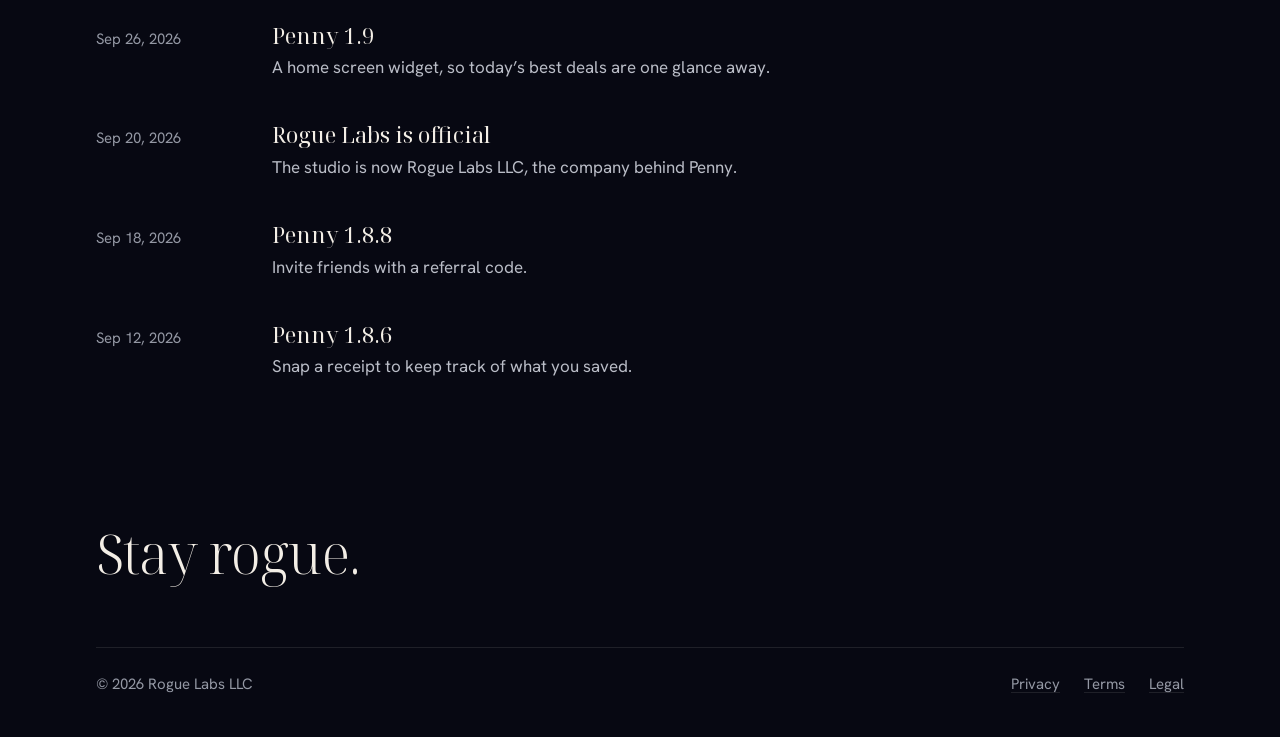
==== commit 828b4c3b: "Updates: Penny 1.9.1 is now live on the App Store" ====
--- a/index.html
+++ b/index.html
@@ -132,8 +132,8 @@
       <!-- updates:start (generated from updates.json by business/site_updates.py; edit the JSON, not this list) -->
       <ol class="log">
         <li class="new">
-          <time datetime="2026-09-27">Sep 27, 2026</time>
-          <div><h3>Penny 1.9.1</h3><p>Dark mode, and a simpler way to sign in. On its way to the App Store.</p></div>
+          <time datetime="2026-09-28">Sep 28, 2026</time>
+          <div><h3>Penny 1.9.1</h3><p>Dark mode, and a faster sign-up with Apple, Google or email.</p></div>
         </li>
         <li>
           <time datetime="2026-09-26">Sep 26, 2026</time>
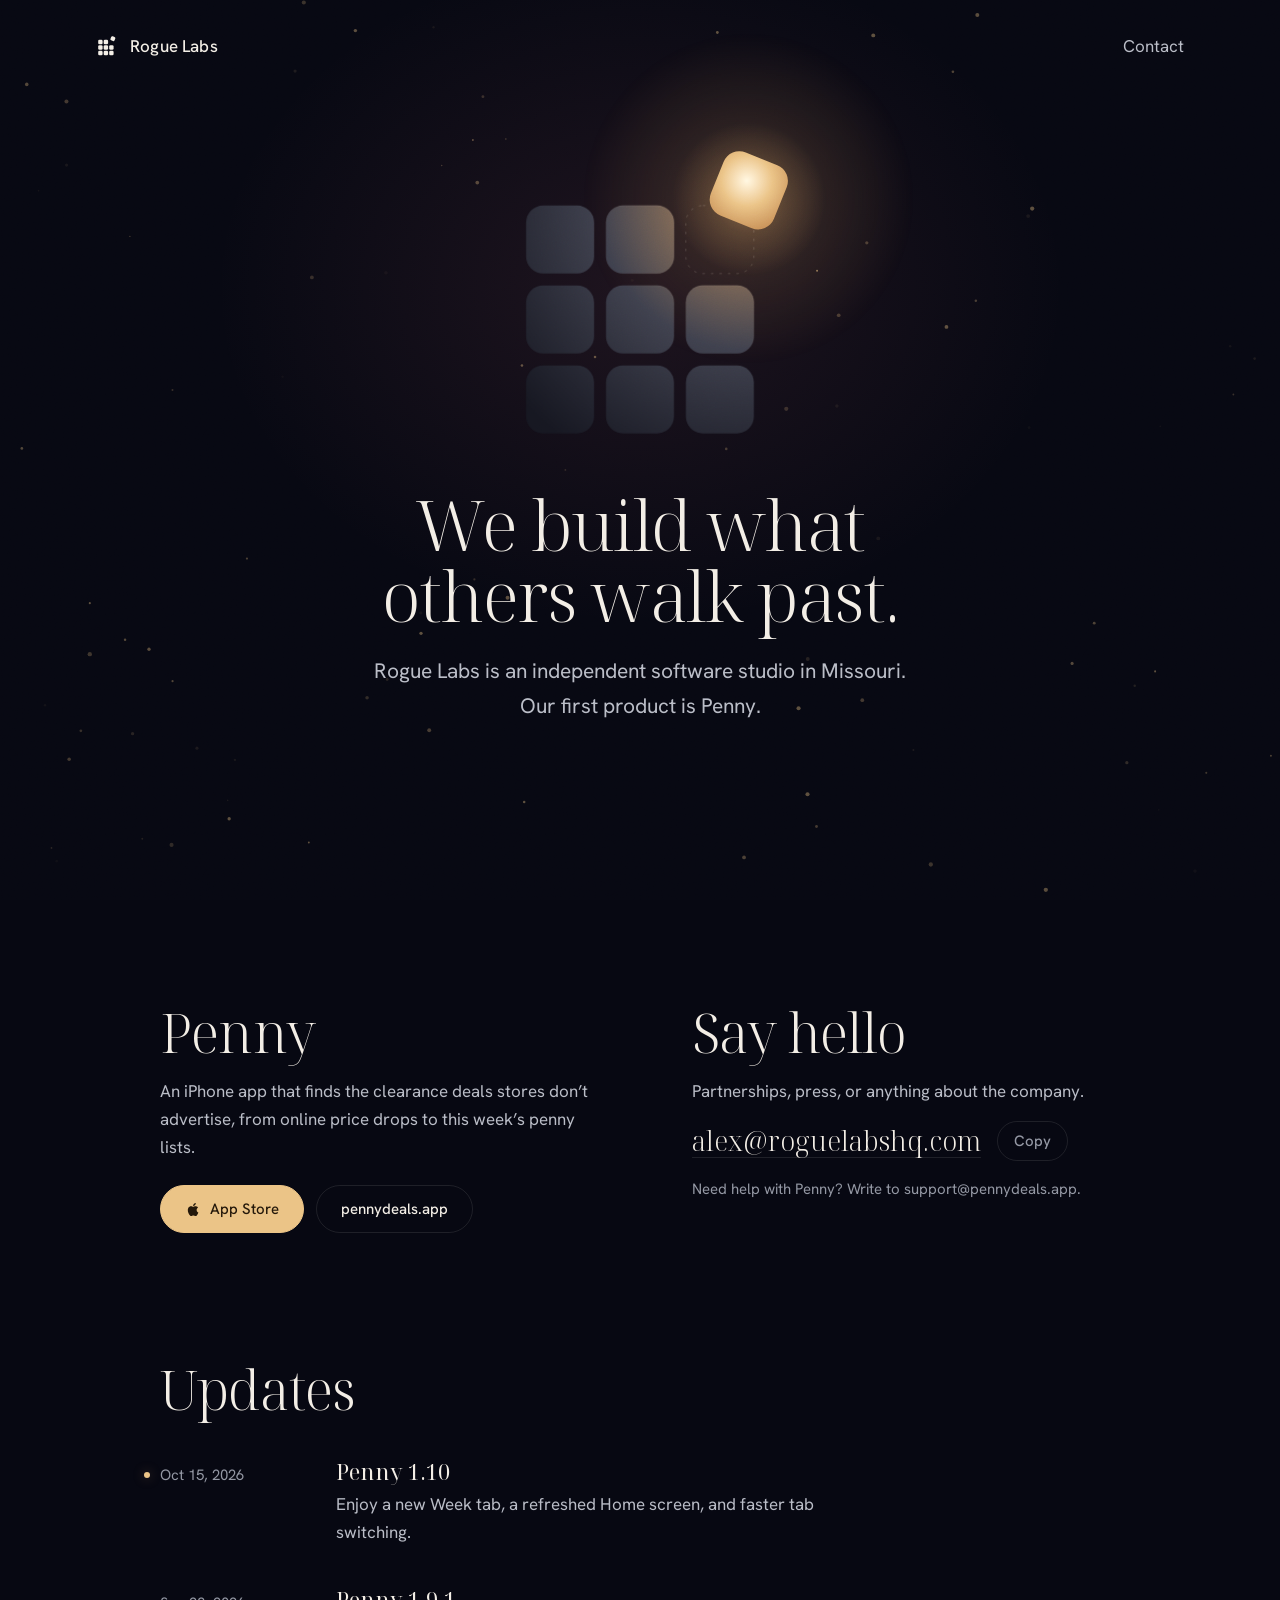
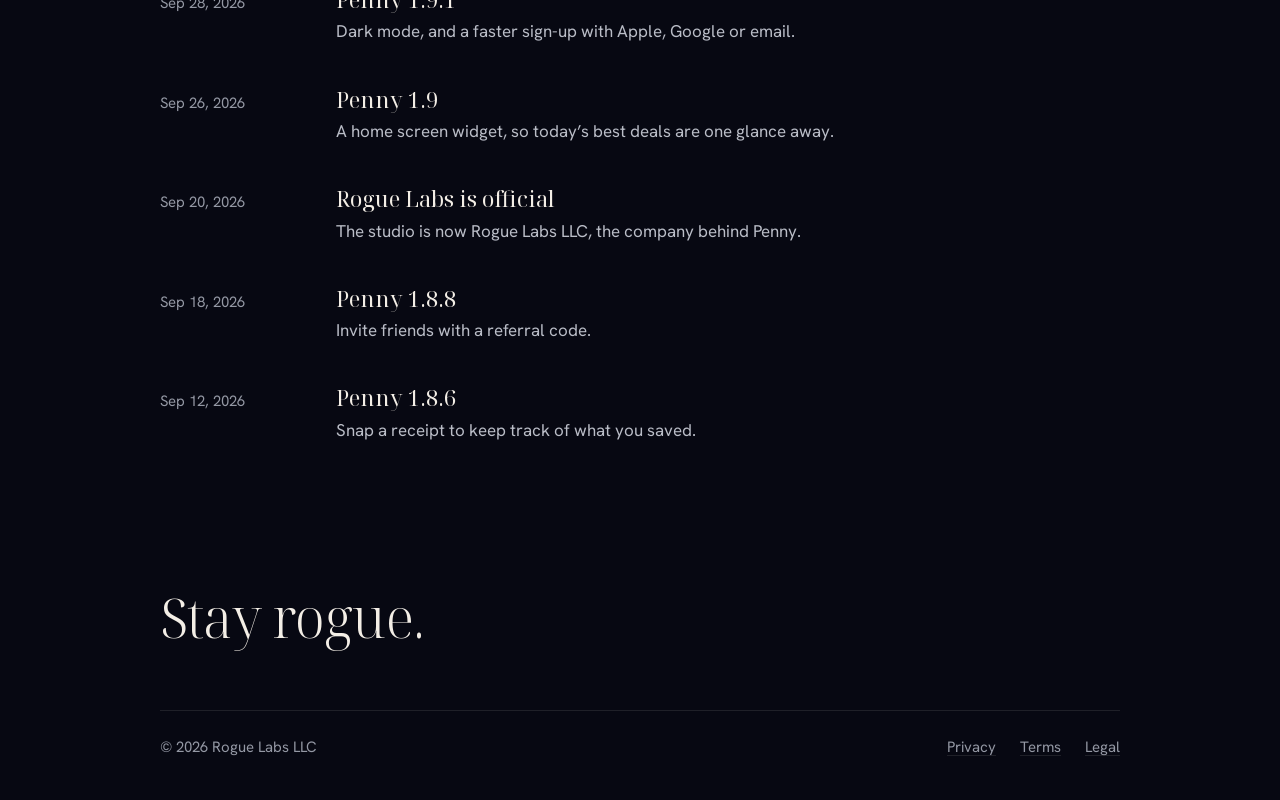
==== commit 2eb56ec5: "Updates: Added Penny 1.10: Enjoy a new Week tab, a refreshed Home screen, and faster tab switching." ====
--- a/index.html
+++ b/index.html
@@ -132,6 +132,10 @@
       <!-- updates:start (generated from updates.json by business/site_updates.py; edit the JSON, not this list) -->
       <ol class="log">
         <li class="new">
+          <time datetime="2026-10-15">Oct 15, 2026</time>
+          <div><h3>Penny 1.10</h3><p>Enjoy a new Week tab, a refreshed Home screen, and faster tab switching.</p></div>
+        </li>
+        <li>
           <time datetime="2026-09-28">Sep 28, 2026</time>
           <div><h3>Penny 1.9.1</h3><p>Dark mode, and a faster sign-up with Apple, Google or email.</p></div>
         </li>
--- a/assets/site.css
+++ b/assets/site.css
@@ -56,15 +56,15 @@
 
 /* ---------- below the fold: quiet, left-biased ---------- */
 .after{padding-block:var(--space-3xl) var(--space-2xl)}
-.after .wrap{display:grid;grid-template-columns:minmax(0,5fr) minmax(0,6fr);gap:var(--space-2xl) var(--space-3xl)}
+/* below the hero: one centred column, text left-aligned inside it, so it lines up under the centred hero */
+.after .wrap,.updates .wrap,.statement .wrap{max-width:calc(var(--column) + 2 * var(--gutter))}
+.after .wrap{display:grid;grid-template-columns:minmax(0,1fr) minmax(0,1fr);gap:var(--space-2xl) var(--space-3xl);align-items:start}
 .block{display:grid;gap:var(--space-md);align-content:start;max-width:var(--measure)}
 .block h2{margin:0;color:var(--color-ink);font:300 var(--text-h2)/1.05 var(--font-display);letter-spacing:-.015em}
 .block p{margin:0}
 .block .actions{display:flex;flex-wrap:wrap;gap:var(--space-sm);margin-top:var(--space-xs)}
-.block.penny{padding-top:var(--space-2xl)}
 @media (max-width:820px){
   .after .wrap{grid-template-columns:minmax(0,1fr);gap:var(--space-3xl)}
-  .block.penny{padding-top:0}
 }
 
 .btn{display:inline-flex;align-items:center;justify-content:center;gap:var(--space-xs);min-height:48px;padding:0 var(--space-lg);
@@ -78,7 +78,7 @@
 .btn svg{width:17px;height:17px}
 
 .email{display:flex;flex-wrap:wrap;align-items:center;gap:var(--space-sm) var(--space-md)}
-.email a{font:300 clamp(1.5rem,1.4vw + 1rem,2.125rem)/1.2 var(--font-display);color:var(--color-ink);overflow-wrap:anywhere}
+.email a{font:300 clamp(1.375rem,0.9vw + 0.95rem,1.75rem)/1.2 var(--font-display);color:var(--color-ink);overflow-wrap:anywhere}
 .copy{min-height:40px;padding:0 var(--space-md);border-radius:var(--radius-pill);border:1px solid var(--color-rule);background:transparent;
   color:var(--color-ink-3);font:500 var(--text-small) var(--font-body);cursor:pointer;
   transition:color var(--dur-short) var(--ease-out),border-color var(--dur-short) var(--ease-out)}
@@ -89,7 +89,7 @@
 /* ---------- updates: a plain dated log, newest first ---------- */
 .updates{padding-block:var(--space-2xl) var(--space-xl)}
 .updates h2{margin:0 0 var(--space-xl);color:var(--color-ink);font:300 var(--text-h2)/1.05 var(--font-display);letter-spacing:-.015em}
-.log{list-style:none;margin:0;padding:0;display:grid;gap:var(--space-xl);max-width:48rem}
+.log{list-style:none;margin:0;padding:0;display:grid;gap:var(--space-xl)}
 .log li{display:grid;grid-template-columns:9.5rem minmax(0,1fr);gap:var(--space-lg);align-items:baseline}
 .log time{font-size:var(--text-small);color:var(--color-ink-3);white-space:nowrap;position:relative}
 .log h3{margin:0 0 var(--space-2xs);color:var(--color-ink);font:400 1.375rem/1.25 var(--font-display)}
